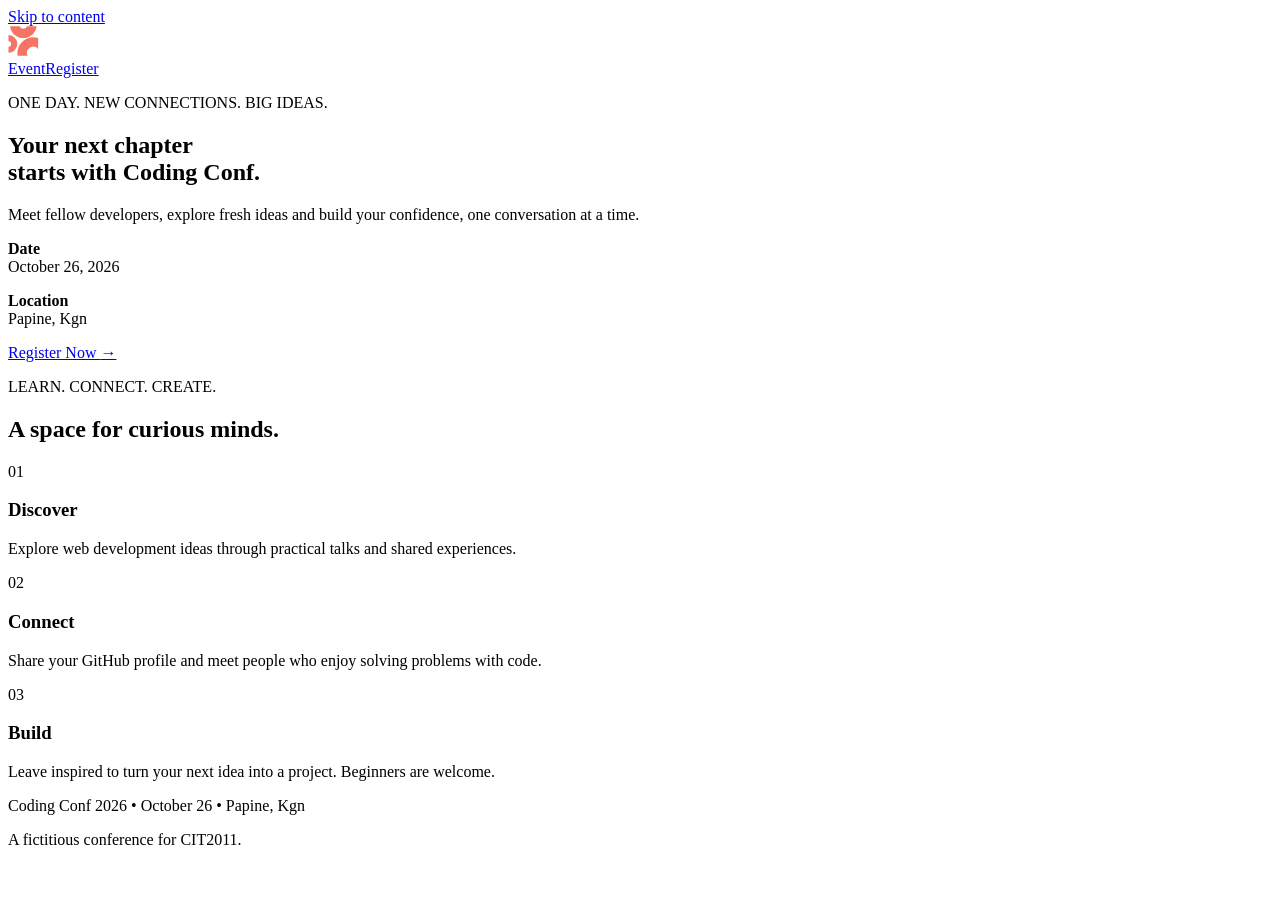
==== HTML/index.html @ a29e9526 "Add files via upload" ====
<!DOCTYPE html>
<html lang="en">
<head>
  <meta charset="UTF-8">
  <meta name="viewport" content="width=device-width, initial-scale=1.0">
  <meta name="description" content="Join Coding Conf on October 26, 2026 in Papine, Kgn.">
  <title>Event | Coding Conf 2026</title>
  <link rel="icon" href="../assets/images/favicon-32x32.png">
  <link rel="stylesheet" href="../css/style.css">
  
</head>
<body>
  <a class="skip-link" href="#main">Skip to content</a>
  <header class="site-header">
    <a class="brand" href="index.html" aria-label="Coding Conf home"><img src="../assets/images/logo-full.svg" alt="Coding Conf" width="210" height="30"></a>
    <nav aria-label="Main navigation"><a href="index.html">Event</a><a href="login.html">Register</a></nav>
  </header>
  <main id="main" class="landing">
    <section class="hero" aria-labelledby="event-title">
      <p class="eyebrow">ONE DAY. NEW CONNECTIONS. BIG IDEAS.</p>
      <h1 id="event-title">Your next chapter<br>starts with <span class="gradient">Coding Conf.</span></h1>
      <p class="intro">Meet fellow developers, explore fresh ideas and build your confidence, one conversation at a time.</p>
      <div class="event-meta"><p><strong>Date</strong><br><time datetime="2026-10-26">October 26, 2026</time></p><p><strong>Location</strong><br>Papine, Kgn</p></div>
      <a class="button" href="login.html">Register Now <span aria-hidden="true">&rarr;</span></a>
    </section>
    <section class="experience" aria-labelledby="experience-title">
      <p class="eyebrow">LEARN. CONNECT. CREATE.</p><h2 id="experience-title">A space for curious minds.</h2>
      <div class="feature-grid">
        <article><span class="feature-number">01</span><h3>Discover</h3><p>Explore web development ideas through practical talks and shared experiences.</p></article>
        <article><span class="feature-number">02</span><h3>Connect</h3><p>Share your GitHub profile and meet people who enjoy solving problems with code.</p></article>
        <article><span class="feature-number">03</span><h3>Build</h3><p>Leave inspired to turn your next idea into a project. Beginners are welcome.</p></article>
      </div>
    </section>
  </main>
  <footer class="site-footer"><p>Coding Conf 2026 &bull; October 26 &bull; Papine, Kgn</p><p>A fictitious conference for CIT2011.</p></footer>
</body>
</html>
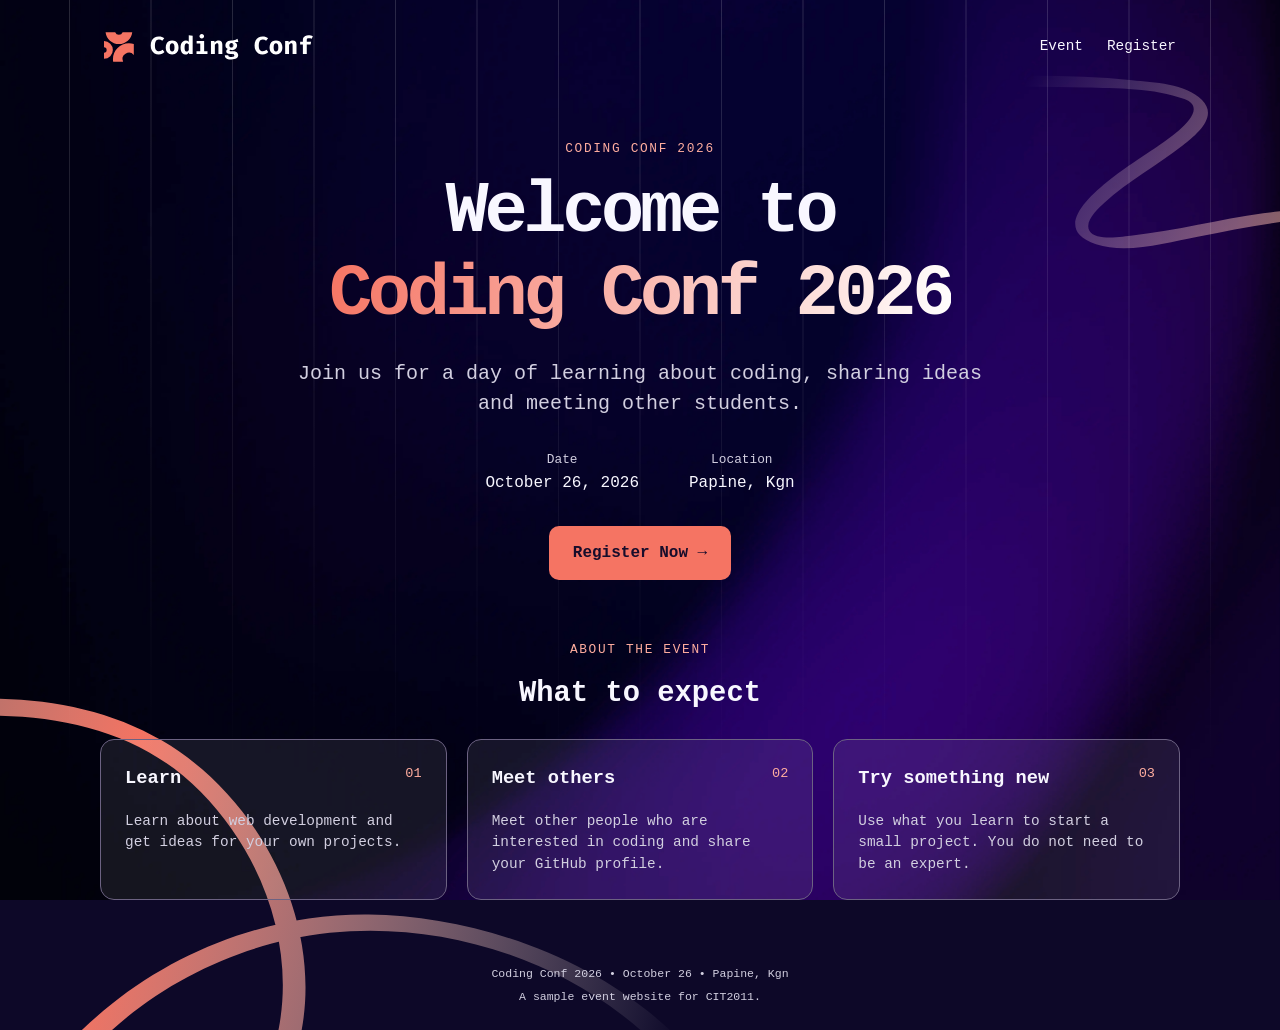
==== commit 29a57976: "Use simpler wording on the home page" ====
--- a/HTML/index.html
+++ b/HTML/index.html
@@ -17,21 +17,21 @@
   </header>
   <main id="main" class="landing">
     <section class="hero" aria-labelledby="event-title">
-      <p class="eyebrow">ONE DAY. NEW CONNECTIONS. BIG IDEAS.</p>
-      <h1 id="event-title">Your next chapter<br>starts with <span class="gradient">Coding Conf.</span></h1>
-      <p class="intro">Meet fellow developers, explore fresh ideas and build your confidence, one conversation at a time.</p>
+      <p class="eyebrow">CODING CONF 2026</p>
+      <h1 id="event-title">Welcome to<br><span class="gradient">Coding Conf 2026</span></h1>
+      <p class="intro">Join us for a day of learning about coding, sharing ideas and meeting other students.</p>
       <div class="event-meta"><p><strong>Date</strong><br><time datetime="2026-10-26">October 26, 2026</time></p><p><strong>Location</strong><br>Papine, Kgn</p></div>
       <a class="button" href="login.html">Register Now <span aria-hidden="true">&rarr;</span></a>
     </section>
     <section class="experience" aria-labelledby="experience-title">
-      <p class="eyebrow">LEARN. CONNECT. CREATE.</p><h2 id="experience-title">A space for curious minds.</h2>
+      <p class="eyebrow">ABOUT THE EVENT</p><h2 id="experience-title">What to expect</h2>
       <div class="feature-grid">
-        <article><span class="feature-number">01</span><h3>Discover</h3><p>Explore web development ideas through practical talks and shared experiences.</p></article>
-        <article><span class="feature-number">02</span><h3>Connect</h3><p>Share your GitHub profile and meet people who enjoy solving problems with code.</p></article>
-        <article><span class="feature-number">03</span><h3>Build</h3><p>Leave inspired to turn your next idea into a project. Beginners are welcome.</p></article>
+        <article><span class="feature-number">01</span><h3>Learn</h3><p>Learn about web development and get ideas for your own projects.</p></article>
+        <article><span class="feature-number">02</span><h3>Meet others</h3><p>Meet other people who are interested in coding and share your GitHub profile.</p></article>
+        <article><span class="feature-number">03</span><h3>Try something new</h3><p>Use what you learn to start a small project. You do not need to be an expert.</p></article>
       </div>
     </section>
   </main>
-  <footer class="site-footer"><p>Coding Conf 2026 &bull; October 26 &bull; Papine, Kgn</p><p>A fictitious conference for CIT2011.</p></footer>
+  <footer class="site-footer"><p>Coding Conf 2026 &bull; October 26 &bull; Papine, Kgn</p><p>A sample event website for CIT2011.</p></footer>
 </body>
 </html>
--- a/css/style.css
+++ b/css/style.css
@@ -0,0 +1,81 @@
+/* Shared theme and flexible page layouts. Supplied artwork is kept local. */
+:root { --ink: #f8f7ff; --muted: #d2cfe0; --accent: #f57463; --base: #0d0828; --line: #89829f; --glass: rgba(255,255,255,.08); }
+* { box-sizing: border-box; }
+body { margin: 0; min-height: 100vh; color: var(--ink); background: url('../assets/images/pattern-lines.svg') center top / auto 100%, url('../assets/images/pattern-squiggly-line-top.svg') right 70px / 30% auto no-repeat, url('../assets/images/pattern-squiggly-line-bottom-desktop.svg') left bottom / 55% auto no-repeat, url('../assets/images/background-desktop.png') center / cover fixed, var(--base); font-family: 'Courier New', monospace; line-height: 1.5; }
+a { color: inherit; text-underline-offset: 5px; }
+button, input { font: inherit; }
+button, a, input { -webkit-tap-highlight-color: transparent; }
+:where(h1,h2,h3,p) { margin-top: 0; }
+:is(a,button,input):focus-visible { outline: 3px solid var(--ink); outline-offset: 5px; }
+.skip-link { position: absolute; left: 12px; top: -100px; z-index: 10; padding: 12px; background: var(--base); }
+.skip-link:focus { top: 12px; }
+.site-header { max-width: 1120px; margin: auto; padding: 32px 24px; display: flex; align-items: center; justify-content: space-between; gap: 20px; }
+.brand img { display: block; max-width: 100%; height: auto; }
+nav { display: flex; gap: 24px; font-size: .9rem; }
+nav a { text-decoration: none; }
+nav a:hover { color: var(--accent); }
+main { width: min(100% - 40px, 1080px); margin: auto; min-height: 65vh; }
+.page-heading { text-align: center; margin: 35px auto 38px; }
+h1 { font-size: clamp(1.85rem, 4.1vw, 3.35rem); line-height: 1.15; letter-spacing: -.06em; margin-bottom: 22px; }
+.intro { color: var(--muted); font-size: clamp(1rem, 1.8vw, 1.25rem); max-width: 690px; margin-inline: auto; }
+.gradient { background: linear-gradient(100deg, var(--accent), #fff); color: transparent; background-clip: text; }
+.accent { color: #ffa294; overflow-wrap: anywhere; }
+.button { display: inline-block; padding: 15px 24px; border: 0; border-radius: 10px; color: #170d2b; background: var(--accent); text-align: center; font-weight: 800; text-decoration: none; cursor: pointer; transition: background .2s, transform .2s; }
+.button:hover:not(:disabled) { background: #ff9988; transform: translateY(-2px); }
+.button:disabled { opacity: .7; cursor: wait; }
+.registration { width: min(100%, 460px); margin: auto; }
+.field { margin-bottom: 22px; }
+label { display: block; font-size: 1.05rem; margin-bottom: 9px; }
+input:not([type=file]) { width: 100%; min-height: 53px; padding: 12px 15px; border: 1px solid var(--line); border-radius: 10px; color: var(--ink); background: var(--glass); }
+input::placeholder { color: #c6bfd3; }
+input:hover { background: rgba(255,255,255,.14); }
+input[aria-invalid=true], .drop-zone:has(input[aria-invalid=true]) { border-color: var(--accent); }
+.drop-zone { position: relative; min-height: 132px; display: flex; flex-direction: column; justify-content: center; align-items: center; gap: 10px; padding: 16px; border: 1px dashed var(--line); border-radius: 12px; background: var(--glass); text-align: center; color: var(--muted); }
+.drop-zone:has(input:focus-visible) { outline: 3px solid white; outline-offset: 5px; }
+.drop-zone:hover, .drop-zone.dragging { background: rgba(255,255,255,.17); }
+.drop-zone input { position: absolute; inset: 0; width: 100%; height: 100%; opacity: 0; cursor: pointer; }
+.upload-preview { width: 48px; height: 48px; border: 1px solid #6e6685; border-radius: 10px; padding: 9px; background: var(--glass); object-fit: cover; }
+.upload-preview.has-image { padding: 0; }
+.image-actions { text-align: center; margin-top: 9px; }
+.image-actions button { color: white; border: 0; background: #403950; padding: 5px 9px; margin: 0 3px; border-radius: 4px; cursor: pointer; font-size: .75rem; }
+.hint, .error, .privacy { font-size: .75rem; margin: 8px 0 0; }
+.hint, .privacy { color: var(--muted); }
+.error { color: #ffad9f; }
+.error:empty { display: none; }
+.registration > .button { width: 100%; margin-top: 10px; }
+.privacy { text-align: center; margin-top: 16px; }
+.site-footer { text-align: center; color: var(--muted); padding: 35px 20px 20px; font-size: .72rem; }
+.site-footer p { margin-bottom: 5px; }
+.hero { text-align: center; padding: 45px 0 60px; }
+.hero h1 { font-size: clamp(2.3rem, 5.8vw, 4.5rem); }
+.eyebrow { color: #ffad9f; font-size: .8rem; letter-spacing: .13em; }
+.event-meta { display: flex; justify-content: center; gap: 50px; margin: 28px 0 15px; }
+.event-meta strong { color: var(--muted); font-size: .8rem; font-weight: normal; }
+.experience { padding-bottom: 30px; }
+.experience > :is(p,h2) { text-align: center; }
+h2 { font-size: clamp(1.3rem, 3vw, 1.8rem); }
+.feature-grid { display: grid; grid-template-columns: repeat(3, 1fr); gap: 20px; }
+.feature-grid article { padding: 24px; border: 1px solid #6c6282; border-radius: 14px; background: var(--glass); }
+.feature-number { float: right; color: #ffad9f; font-size: .85rem; }
+.feature-grid p { color: var(--muted); font-size: .9rem; margin: 0; }
+.confirmation .page-heading { margin-top: 55px; }
+.ticket { position: relative; display: flex; width: min(100%, 600px); min-height: 265px; margin: 65px auto 35px; border: 1px solid #b39cbf; border-radius: 18px; background: linear-gradient(115deg,rgba(255,255,255,.14),rgba(255,255,255,.03)); backdrop-filter: blur(16px); }
+.ticket-content { flex: 1; min-width: 0; padding: 26px; }
+.ticket-date { margin: 8px 0 30px 42px; font-size: .85rem; color: var(--muted); }
+.attendee { display: flex; align-items: center; gap: 15px; }
+.attendee > img { border-radius: 10px; object-fit: cover; flex-shrink: 0; }
+.attendee-details { min-width: 0; }
+.attendee h2 { margin-bottom: 3px; font-size: clamp(1.05rem, 3vw, 1.6rem); overflow-wrap: anywhere; }
+.attendee a { display: flex; align-items: center; gap: 7px; font-size: .85rem; overflow-wrap: anywhere; }
+.ticket-number { width: 85px; flex-shrink: 0; margin: 0; border-left: 2px dashed #a094b1; writing-mode: vertical-rl; display: flex; align-items: center; justify-content: center; font-size: 1.45rem; color: #c7bbd2; }
+.ticket-actions { display: flex; flex-direction: column; align-items: center; gap: 18px; }
+.ticket-actions a { font-size: .85rem; }
+[hidden] { display: none !important; }
+@media (max-width: 800px) { body { background-image: url('../assets/images/pattern-lines.svg'), url('../assets/images/background-tablet.png'); background-size: auto 100%, cover; } .feature-grid { gap: 12px; } .feature-grid article { padding: 18px; } }
+@media (max-width: 520px) { body { background-image: url('../assets/images/pattern-squiggly-line-bottom-mobile-tablet.svg'), url('../assets/images/background-mobile.png'); background-position: left bottom, center; background-size: 85% auto, cover; background-repeat: no-repeat; } .site-header { padding: 24px 20px; flex-direction: column; gap: 16px; } .brand img { width: 180px; } nav { font-size: .8rem; } .page-heading { margin-top: 24px; } .hero { padding-top: 25px; } .event-meta { gap: 22px; font-size: .85rem; } .feature-grid { grid-template-columns: 1fr; } .ticket { min-height: 205px; margin-top: 40px; } .ticket-content { padding: 16px; } .ticket-logo { width: 165px; height: auto; } .ticket-date { margin: 8px 0 25px; font-size: .65rem; } .attendee { gap: 10px; } .attendee > img { width: 48px; height: 48px; } .attendee a { font-size: .7rem; } .ticket-number { width: 44px; font-size: 1rem; } }
+@media (prefers-reduced-motion: reduce) { * { transition: none !important; } }
+@media print { body { background: #130b2c; print-color-adjust: exact; } .site-header, .site-footer, .ticket-actions, .skip-link { display: none; } .ticket { break-inside: avoid; } }
+
+/* Long attendee names and filenames must remain inside narrow layouts. */
+h1, #upload-prompt { overflow-wrap: anywhere; }
+.hint img { vertical-align: middle; }
